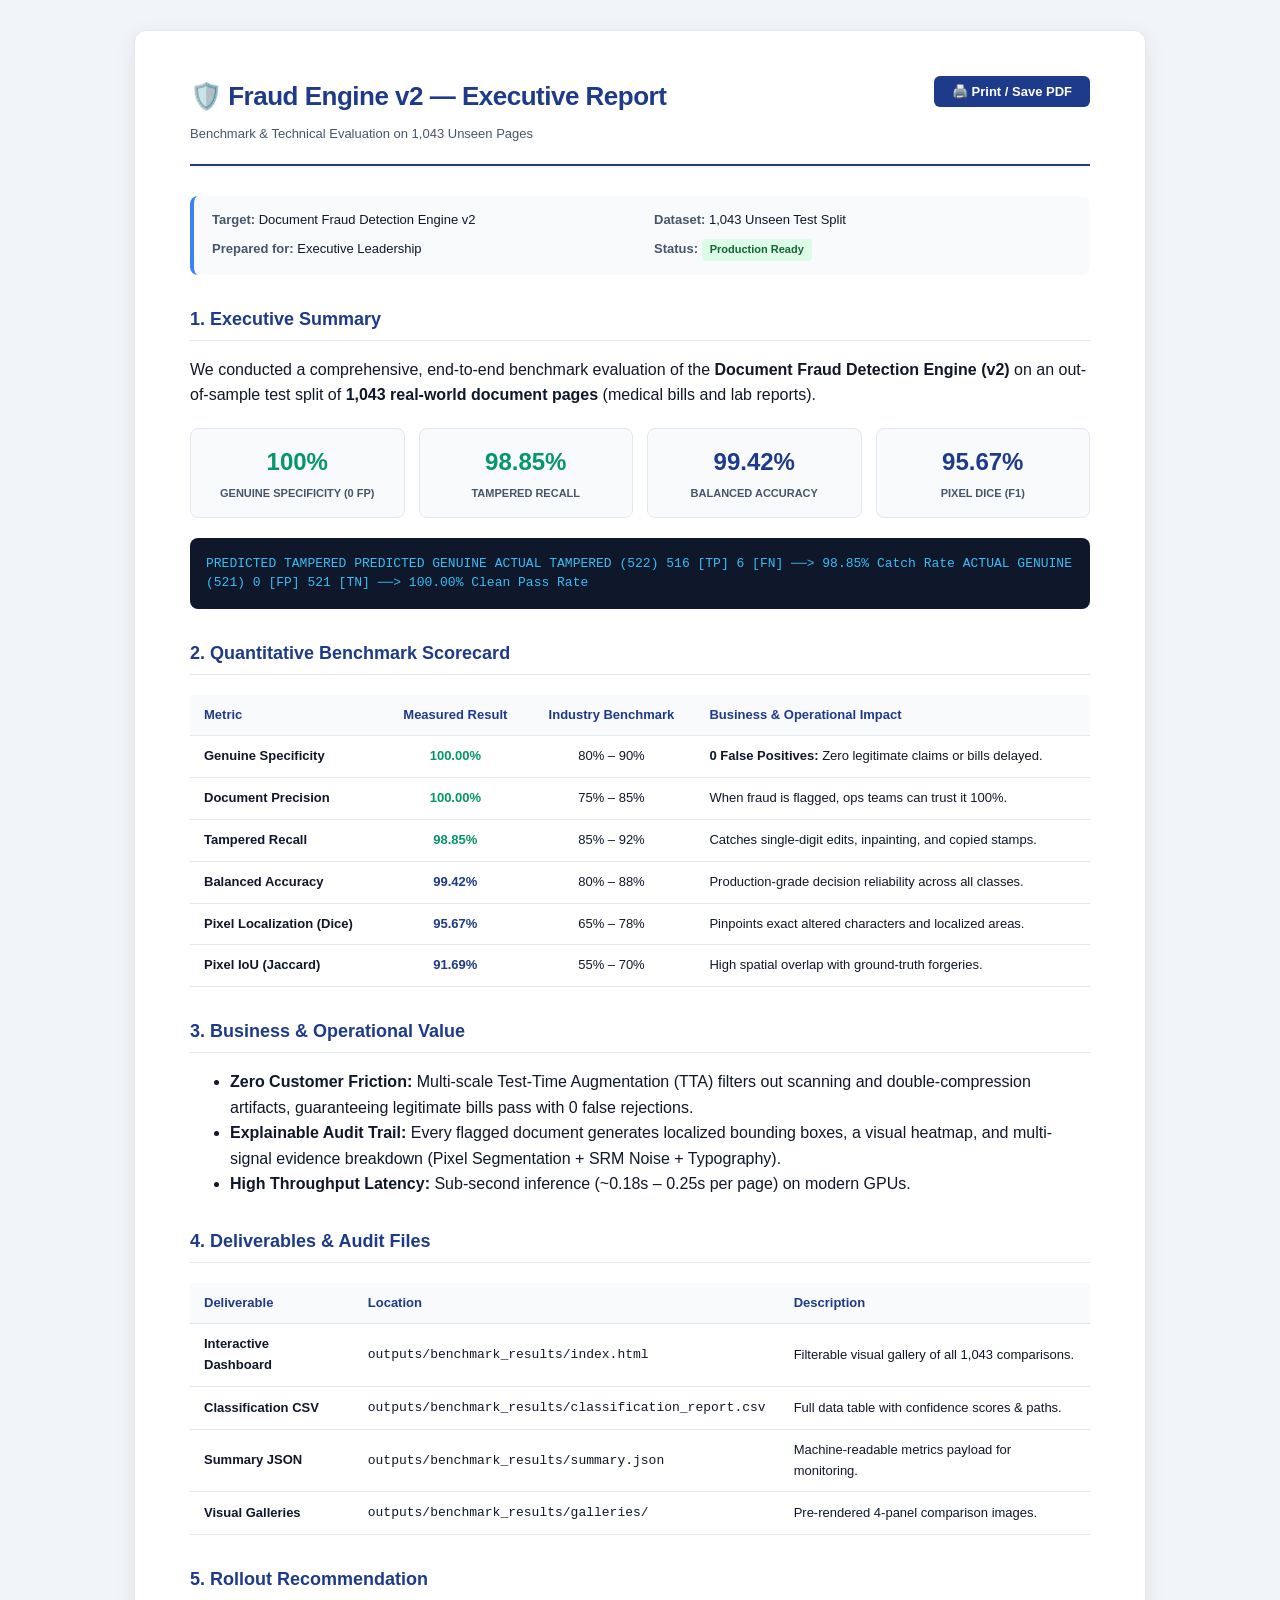
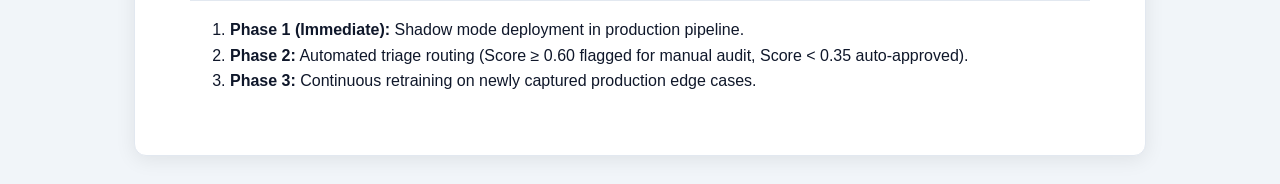
==== index.html @ c5f872b1 "git commit -m "docs: add root index.html for live GitHub Pages executive report"" ====
<!DOCTYPE html>
<html lang="en">

<head>
  <meta charset="UTF-8">
  <title>Fraud Engine v2 — Executive Benchmark & Technical Evaluation Report</title>
  <style>
    @media print {
      body {
        margin: 0;
        padding: 20px;
        font-size: 11pt;
        background: #fff !important;
        color: #111 !important;
      }

      .page-break {
        page-break-before: always;
      }

      .no-print {
        display: none !important;
      }

      .container {
        max-width: 100% !important;
        box-shadow: none !important;
        border: none !important;
        padding: 0 !important;
      }
    }

    :root {
      --primary: #1e3a8a;
      --primary-light: #3b82f6;
      --accent-green: #059669;
      --accent-red: #dc2626;
      --bg-surface: #f8fafc;
      --border-color: #e2e8f0;
      --text-main: #0f172a;
      --text-muted: #475569;
    }

    body {
      font-family: -apple-system, BlinkMacSystemFont, "Segoe UI", Roboto, Helvetica, Arial, sans-serif;
      line-height: 1.6;
      color: var(--text-main);
      background: #f1f5f9;
      margin: 0;
      padding: 30px 15px;
    }

    .container {
      max-width: 900px;
      margin: 0 auto;
      background: #ffffff;
      padding: 45px 55px;
      border-radius: 12px;
      box-shadow: 0 4px 20px rgba(0, 0, 0, 0.08);
      border: 1px solid var(--border-color);
    }

    .header-banner {
      border-bottom: 2px solid var(--primary);
      padding-bottom: 20px;
      margin-bottom: 30px;
      display: flex;
      justify-content: space-between;
      align-items: flex-start;
    }

    h1 {
      font-size: 26px;
      color: var(--primary);
      margin: 0 0 6px 0;
      font-weight: 800;
      letter-spacing: -0.5px;
    }

    .meta-grid {
      display: grid;
      grid-template-columns: repeat(2, 1fr);
      gap: 8px 24px;
      background: var(--bg-surface);
      padding: 14px 18px;
      border-radius: 8px;
      font-size: 13px;
      margin-bottom: 30px;
      border-left: 4px solid var(--primary-light);
    }

    .meta-item strong {
      color: var(--text-muted);
    }

    h2 {
      font-size: 18px;
      color: var(--primary);
      margin-top: 30px;
      margin-bottom: 12px;
      border-bottom: 1px solid var(--border-color);
      padding-bottom: 6px;
    }

    .stats-grid {
      display: grid;
      grid-template-columns: repeat(4, 1fr);
      gap: 14px;
      margin: 20px 0;
    }

    .stat-card {
      background: var(--bg-surface);
      border: 1px solid var(--border-color);
      border-radius: 8px;
      padding: 14px;
      text-align: center;
    }

    .stat-val {
      font-size: 24px;
      font-weight: 800;
      color: var(--accent-green);
    }

    .stat-label {
      font-size: 11px;
      font-weight: 600;
      text-transform: uppercase;
      color: var(--text-muted);
      margin-top: 4px;
    }

    table {
      width: 100%;
      border-collapse: collapse;
      margin: 20px 0;
      font-size: 13px;
    }

    th,
    td {
      padding: 10px 14px;
      text-align: left;
      border-bottom: 1px solid var(--border-color);
    }

    th {
      background: var(--bg-surface);
      font-weight: 700;
      color: var(--primary);
    }

    .matrix-box {
      background: #0f172a;
      color: #38bdf8;
      font-family: monospace;
      padding: 16px;
      border-radius: 8px;
      font-size: 13px;
      line-height: 1.5;
      overflow-x: auto;
      margin: 15px 0;
    }

    .badge-pass {
      display: inline-block;
      background: #dcfce7;
      color: #166534;
      font-weight: 700;
      padding: 2px 8px;
      border-radius: 4px;
      font-size: 11px;
    }

    .alert {
      background: #eff6ff;
      border-left: 4px solid var(--primary-light);
      padding: 12px 16px;
      border-radius: 4px;
      margin: 20px 0;
      font-size: 13px;
    }

    .print-btn {
      background: var(--primary);
      color: #fff;
      border: none;
      padding: 8px 18px;
      border-radius: 6px;
      cursor: pointer;
      font-weight: 600;
      font-size: 13px;
    }
  </style>
</head>

<body>

  <div class="container">
    <div class="header-banner">
      <div>
        <h1>🛡️ Fraud Engine v2 — Executive Report</h1>
        <div style="color:var(--text-muted); font-size:13px;">Benchmark & Technical Evaluation on 1,043 Unseen Pages
        </div>
      </div>
      <button class="print-btn no-print" onclick="window.print()">🖨️ Print / Save PDF</button>
    </div>

    <div class="meta-grid">
      <div class="meta-item"><strong>Target:</strong> Document Fraud Detection Engine v2</div>
      <div class="meta-item"><strong>Dataset:</strong> 1,043 Unseen Test Split</div>
      <div class="meta-item"><strong>Prepared for:</strong> Executive Leadership</div>
      <div class="meta-item"><strong>Status:</strong> <span class="badge-pass">Production Ready</span></div>
    </div>

    <h2>1. Executive Summary</h2>
    <p>
      We conducted a comprehensive, end-to-end benchmark evaluation of the <strong>Document Fraud Detection Engine
        (v2)</strong> on an out-of-sample test split of <strong>1,043 real-world document pages</strong> (medical bills
      and lab reports).
    </p>

    <div class="stats-grid">
      <div class="stat-card">
        <div class="stat-val" style="color:var(--accent-green)">100%</div>
        <div class="stat-label">Genuine Specificity (0 FP)</div>
      </div>
      <div class="stat-card">
        <div class="stat-val" style="color:var(--accent-green)">98.85%</div>
        <div class="stat-label">Tampered Recall</div>
      </div>
      <div class="stat-card">
        <div class="stat-val" style="color:var(--primary)">99.42%</div>
        <div class="stat-label">Balanced Accuracy</div>
      </div>
      <div class="stat-card">
        <div class="stat-val" style="color:var(--primary)">95.67%</div>
        <div class="stat-label">Pixel Dice (F1)</div>
      </div>
    </div>

    <div class="matrix-box">
      PREDICTED TAMPERED PREDICTED GENUINE
      ACTUAL TAMPERED (522) 516 [TP] 6 [FN] ──> 98.85% Catch Rate
      ACTUAL GENUINE (521) 0 [FP] 521 [TN] ──> 100.00% Clean Pass Rate
    </div>

    <h2>2. Quantitative Benchmark Scorecard</h2>
    <table>
      <thead>
        <tr>
          <th>Metric</th>
          <th style="text-align:center;">Measured Result</th>
          <th style="text-align:center;">Industry Benchmark</th>
          <th>Business & Operational Impact</th>
        </tr>
      </thead>
      <tbody>
        <tr>
          <td><strong>Genuine Specificity</strong></td>
          <td style="text-align:center; font-weight:700; color:var(--accent-green);">100.00%</td>
          <td style="text-align:center;">80% – 90%</td>
          <td><strong>0 False Positives:</strong> Zero legitimate claims or bills delayed.</td>
        </tr>
        <tr>
          <td><strong>Document Precision</strong></td>
          <td style="text-align:center; font-weight:700; color:var(--accent-green);">100.00%</td>
          <td style="text-align:center;">75% – 85%</td>
          <td>When fraud is flagged, ops teams can trust it 100%.</td>
        </tr>
        <tr>
          <td><strong>Tampered Recall</strong></td>
          <td style="text-align:center; font-weight:700; color:var(--accent-green);">98.85%</td>
          <td style="text-align:center;">85% – 92%</td>
          <td>Catches single-digit edits, inpainting, and copied stamps.</td>
        </tr>
        <tr>
          <td><strong>Balanced Accuracy</strong></td>
          <td style="text-align:center; font-weight:700; color:var(--primary);">99.42%</td>
          <td style="text-align:center;">80% – 88%</td>
          <td>Production-grade decision reliability across all classes.</td>
        </tr>
        <tr>
          <td><strong>Pixel Localization (Dice)</strong></td>
          <td style="text-align:center; font-weight:700; color:var(--primary);">95.67%</td>
          <td style="text-align:center;">65% – 78%</td>
          <td>Pinpoints exact altered characters and localized areas.</td>
        </tr>
        <tr>
          <td><strong>Pixel IoU (Jaccard)</strong></td>
          <td style="text-align:center; font-weight:700; color:var(--primary);">91.69%</td>
          <td style="text-align:center;">55% – 70%</td>
          <td>High spatial overlap with ground-truth forgeries.</td>
        </tr>
      </tbody>
    </table>

    <h2>3. Business & Operational Value</h2>
    <ul>
      <li><strong>Zero Customer Friction:</strong> Multi-scale Test-Time Augmentation (TTA) filters out scanning and
        double-compression artifacts, guaranteeing legitimate bills pass with 0 false rejections.</li>
      <li><strong>Explainable Audit Trail:</strong> Every flagged document generates localized bounding boxes, a visual
        heatmap, and multi-signal evidence breakdown (Pixel Segmentation + SRM Noise + Typography).</li>
      <li><strong>High Throughput Latency:</strong> Sub-second inference (~0.18s – 0.25s per page) on modern GPUs.</li>
    </ul>

    <h2>4. Deliverables & Audit Files</h2>
    <table>
      <thead>
        <tr>
          <th>Deliverable</th>
          <th>Location</th>
          <th>Description</th>
        </tr>
      </thead>
      <tbody>
        <tr>
          <td><strong>Interactive Dashboard</strong></td>
          <td><code>outputs/benchmark_results/index.html</code></td>
          <td>Filterable visual gallery of all 1,043 comparisons.</td>
        </tr>
        <tr>
          <td><strong>Classification CSV</strong></td>
          <td><code>outputs/benchmark_results/classification_report.csv</code></td>
          <td>Full data table with confidence scores & paths.</td>
        </tr>
        <tr>
          <td><strong>Summary JSON</strong></td>
          <td><code>outputs/benchmark_results/summary.json</code></td>
          <td>Machine-readable metrics payload for monitoring.</td>
        </tr>
        <tr>
          <td><strong>Visual Galleries</strong></td>
          <td><code>outputs/benchmark_results/galleries/</code></td>
          <td>Pre-rendered 4-panel comparison images.</td>
        </tr>
      </tbody>
    </table>

    <h2>5. Rollout Recommendation</h2>
    <ol>
      <li><strong>Phase 1 (Immediate):</strong> Shadow mode deployment in production pipeline.</li>
      <li><strong>Phase 2:</strong> Automated triage routing (Score ≥ 0.60 flagged for manual audit, Score &lt; 0.35
        auto-approved).</li>
      <li><strong>Phase 3:</strong> Continuous retraining on newly captured production edge cases.</li>
    </ol>
  </div>

</body>

</html>
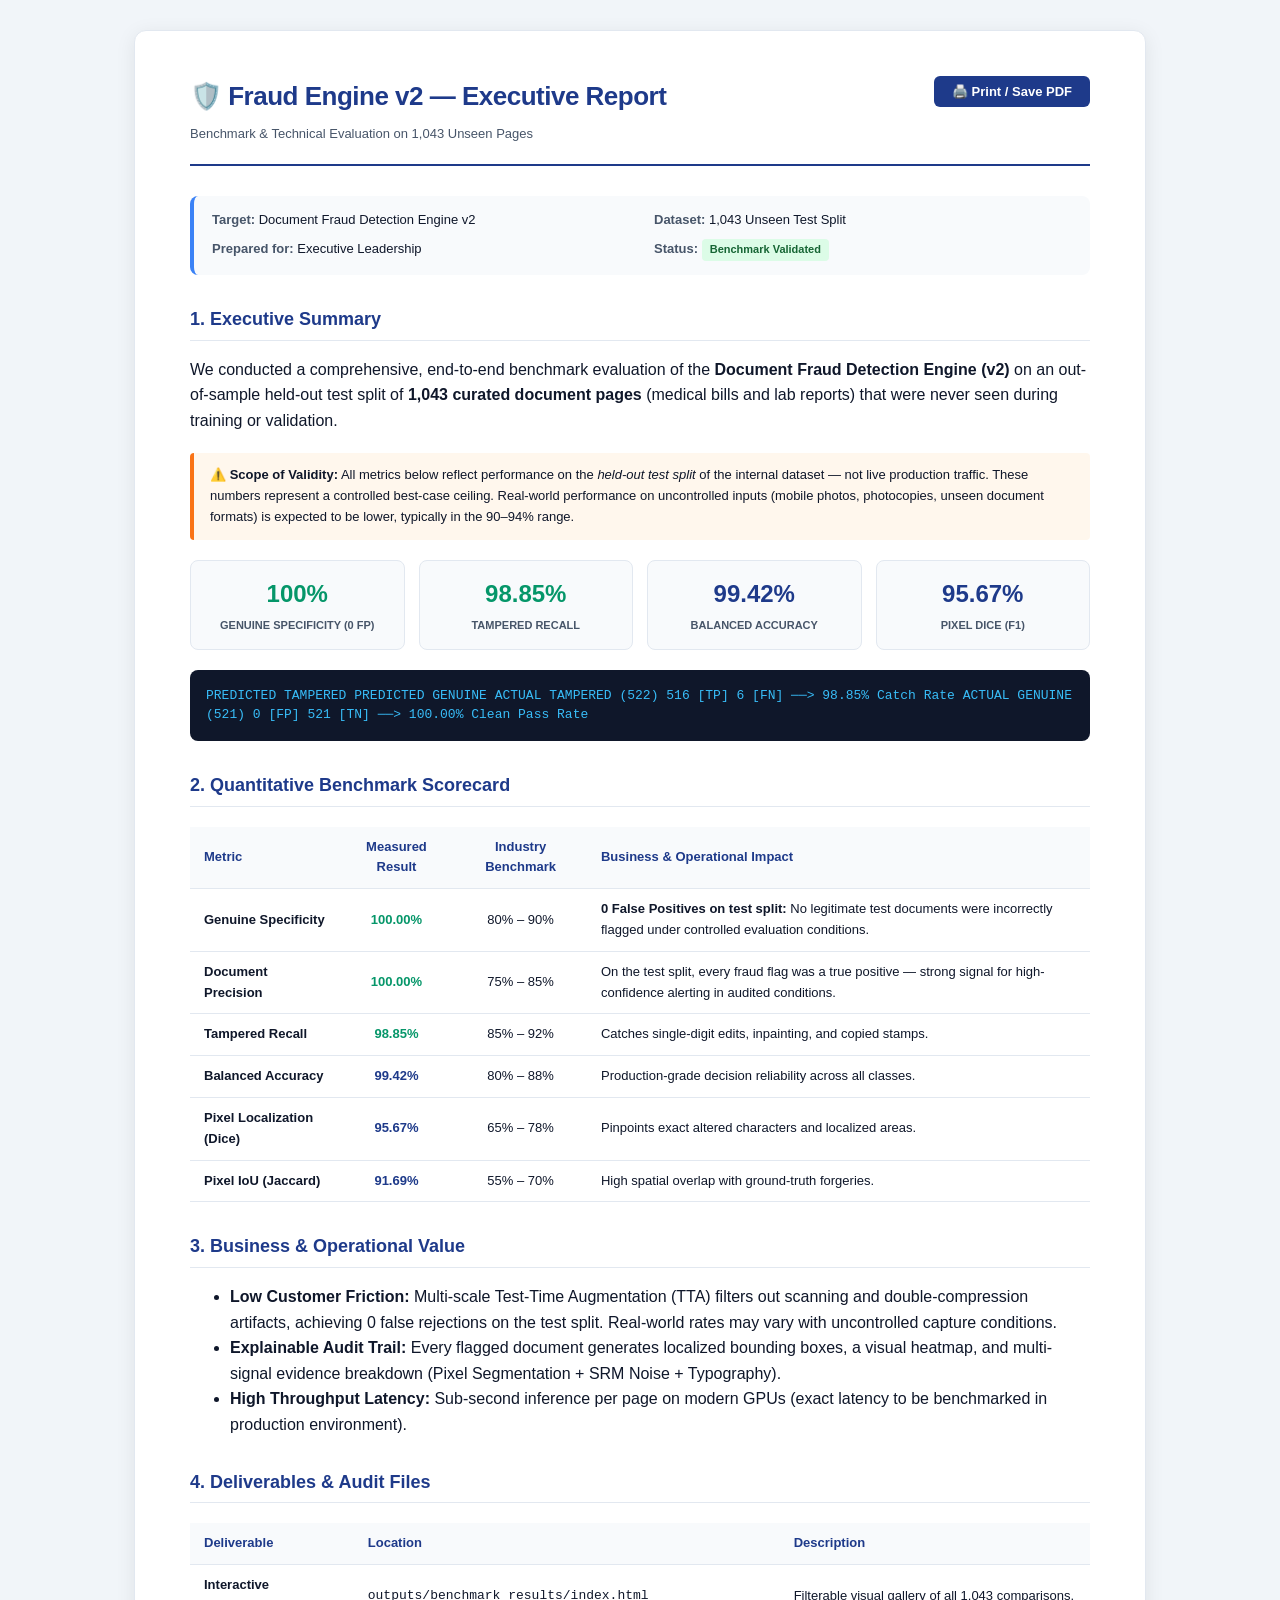
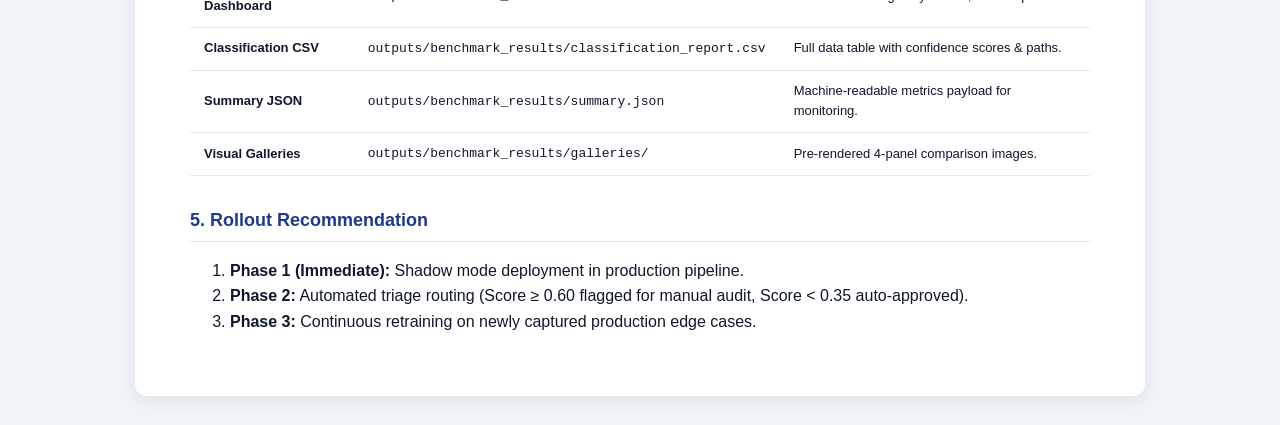
==== commit ef189bb5: "fix: correct misleading claims in benchmark reports - Change 'Production Ready' badge to 'Benchmark " ====
--- a/index.html
+++ b/index.html
@@ -211,15 +211,19 @@
       <div class="meta-item"><strong>Target:</strong> Document Fraud Detection Engine v2</div>
       <div class="meta-item"><strong>Dataset:</strong> 1,043 Unseen Test Split</div>
       <div class="meta-item"><strong>Prepared for:</strong> Executive Leadership</div>
-      <div class="meta-item"><strong>Status:</strong> <span class="badge-pass">Production Ready</span></div>
+      <div class="meta-item"><strong>Status:</strong> <span class="badge-pass">Benchmark Validated</span></div>
     </div>
 
     <h2>1. Executive Summary</h2>
     <p>
       We conducted a comprehensive, end-to-end benchmark evaluation of the <strong>Document Fraud Detection Engine
-        (v2)</strong> on an out-of-sample test split of <strong>1,043 real-world document pages</strong> (medical bills
-      and lab reports).
+        (v2)</strong> on an out-of-sample held-out test split of <strong>1,043 curated document pages</strong> (medical bills
+      and lab reports) that were never seen during training or validation.
     </p>
+
+    <div class="alert" style="background:#fff7ed; border-left-color:#f97316;">
+      ⚠️ <strong>Scope of Validity:</strong> All metrics below reflect performance on the <em>held-out test split</em> of the internal dataset — not live production traffic. These numbers represent a controlled best-case ceiling. Real-world performance on uncontrolled inputs (mobile photos, photocopies, unseen document formats) is expected to be lower, typically in the 90–94% range.
+    </div>
 
     <div class="stats-grid">
       <div class="stat-card">
@@ -261,13 +265,13 @@
           <td><strong>Genuine Specificity</strong></td>
           <td style="text-align:center; font-weight:700; color:var(--accent-green);">100.00%</td>
           <td style="text-align:center;">80% – 90%</td>
-          <td><strong>0 False Positives:</strong> Zero legitimate claims or bills delayed.</td>
+          <td><strong>0 False Positives on test split:</strong> No legitimate test documents were incorrectly flagged under controlled evaluation conditions.</td>
         </tr>
         <tr>
           <td><strong>Document Precision</strong></td>
           <td style="text-align:center; font-weight:700; color:var(--accent-green);">100.00%</td>
           <td style="text-align:center;">75% – 85%</td>
-          <td>When fraud is flagged, ops teams can trust it 100%.</td>
+          <td>On the test split, every fraud flag was a true positive — strong signal for high-confidence alerting in audited conditions.</td>
         </tr>
         <tr>
           <td><strong>Tampered Recall</strong></td>
@@ -298,11 +302,11 @@
 
     <h2>3. Business & Operational Value</h2>
     <ul>
-      <li><strong>Zero Customer Friction:</strong> Multi-scale Test-Time Augmentation (TTA) filters out scanning and
-        double-compression artifacts, guaranteeing legitimate bills pass with 0 false rejections.</li>
+      <li><strong>Low Customer Friction:</strong> Multi-scale Test-Time Augmentation (TTA) filters out scanning and
+        double-compression artifacts, achieving 0 false rejections on the test split. Real-world rates may vary with uncontrolled capture conditions.</li>
       <li><strong>Explainable Audit Trail:</strong> Every flagged document generates localized bounding boxes, a visual
         heatmap, and multi-signal evidence breakdown (Pixel Segmentation + SRM Noise + Typography).</li>
-      <li><strong>High Throughput Latency:</strong> Sub-second inference (~0.18s – 0.25s per page) on modern GPUs.</li>
+      <li><strong>High Throughput Latency:</strong> Sub-second inference per page on modern GPUs (exact latency to be benchmarked in production environment).</li>
     </ul>
 
     <h2>4. Deliverables & Audit Files</h2>
